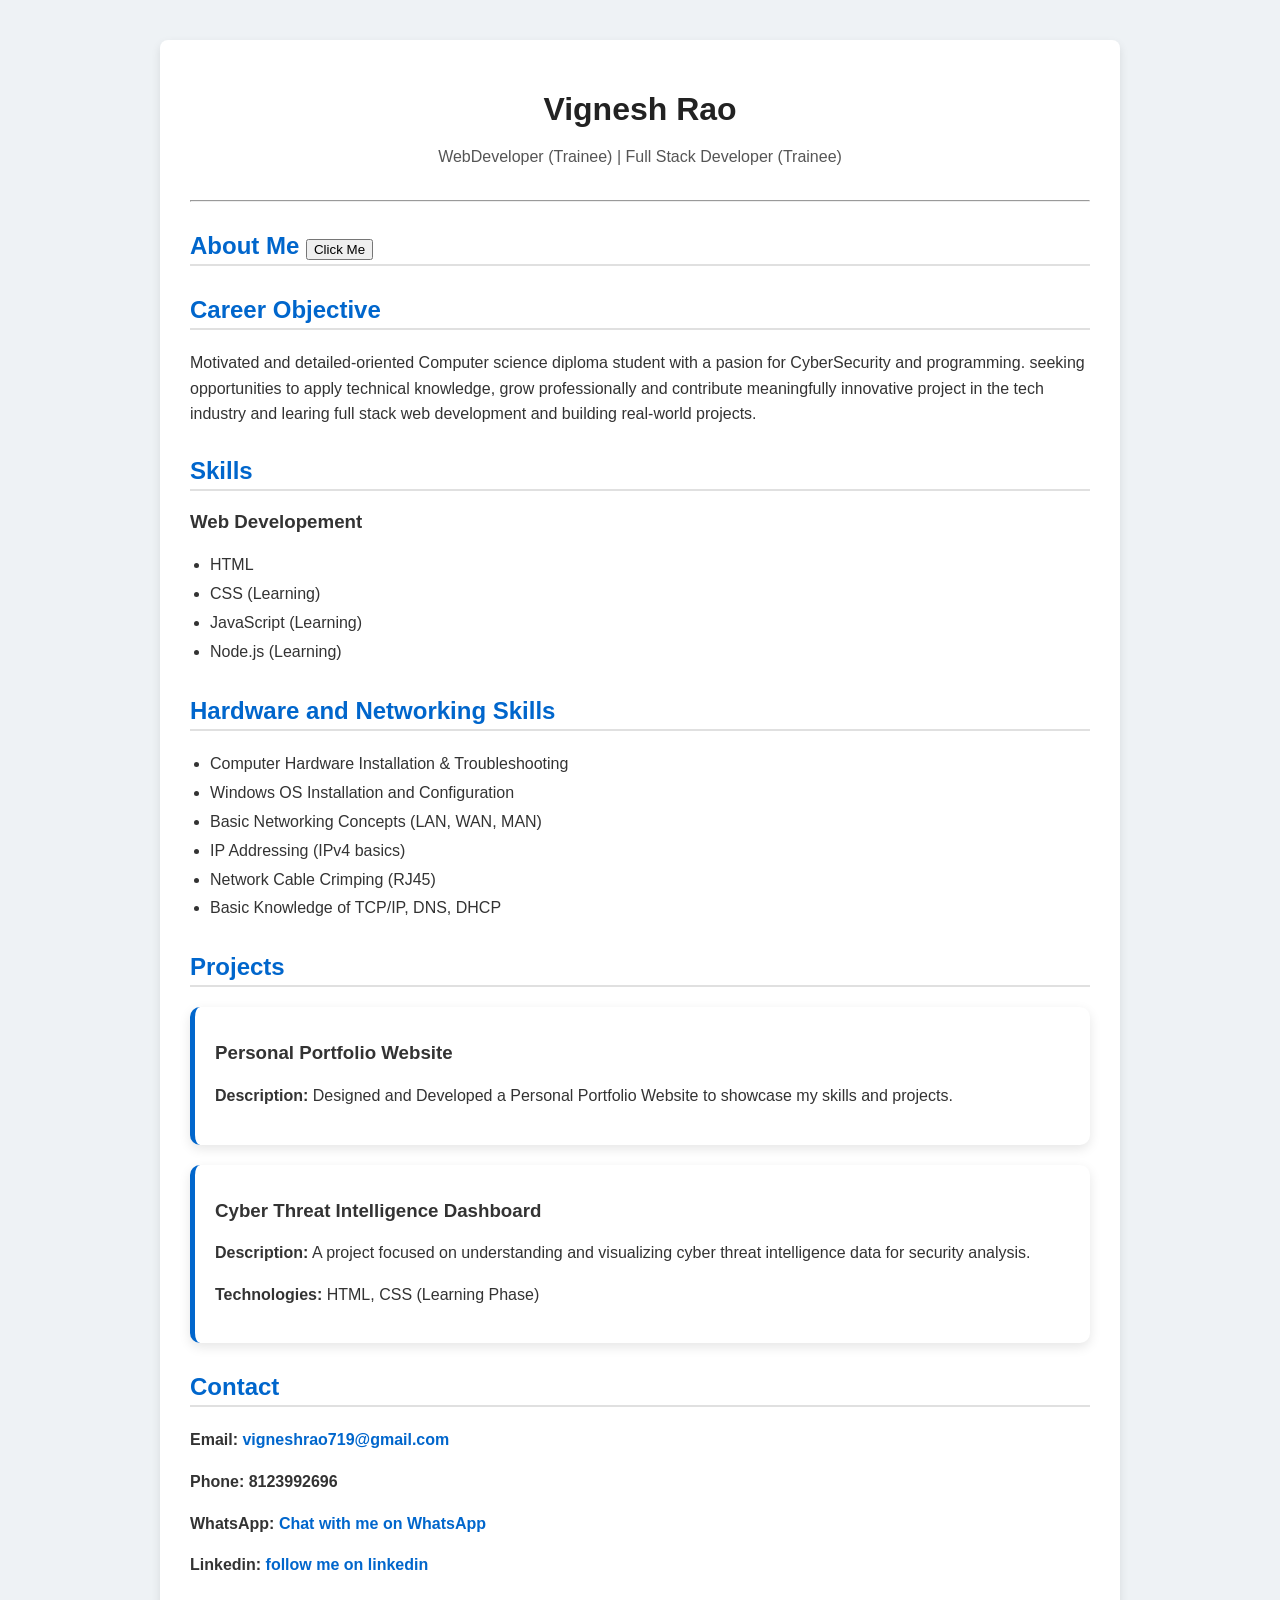
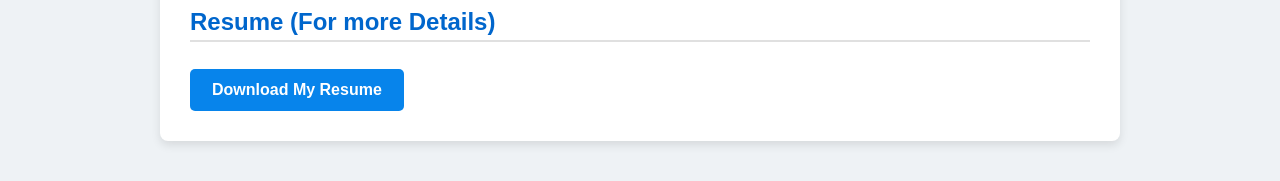
==== index.html @ 029050c3 "Refactor index.html for improved structure and style" ====
<!DOCTYPE html>
<html lang="en">
<head>
    <meta charset="UTF-8">
    <title>Vignesh | Portfolio</title>
<link rel="stylesheet" href="style.css">
</head>
<Style>
        body {
            font-family: "Segoe UI", Arial, sans-serif;
            margin: 0;
            background-color: #eef2f5;
            color: #333;
        }

        .container {
            max-width:900px;
            margin: 40px auto;
            padding: 30px;
            background-color: #ffffff;
            border-radius: 8px;
            box-shadow: 0 4px 10px rgba(0, 0, 0, 0.1);
        }

        h1 {
            text-align: center;
            margin-bottom: 5px;
            color: #222;
        }

        .title {
            text-align: center;
            color: #555;
            margin-bottom: 30px;
            font-size: 16px;
        }

        h2 {
            color: #0066cc;
            margin-top: 30px;
            border-bottom: 2px solid #e0e0e0;
            padding-bottom: 4px;
        }

        h3 {
            margin-top: 15px;
            color: #333;
        }
        p {
            line-height: 1.6;
        }

        ul {padding-left: 20px;
            line-height: 1.8;
        }

        .project {
        background: #ffffff;
        padding: 20px;
        margin-top: 20px;
        border-radius: 10px;
        border-left: 5px solid #0166cc;
        box-shadow: 0 4px 12px rgba(0, 0, 0, 0.1);
        transition: 0.3s;
}

         .project:hover {
        transform: translateY(-5px);
}

        a {
            color: #0066cc;
            text-decoration: none;
            font-weight: bold;
        }

        a:hover {
            text-decoration: underline;
        }
        .rsume-btn {
            display: inline-block;
            margin-top: 7px;
            padding: 12px 22px;
            background-color: #0784eb;
            color: #ffffff;
            border-radius: 5px;
            text-decoration: none;
            font-weight: bold;
            transition: 0.3s;
        }

        .rsume-btn:hover {
            background-color: #004999;
        }
        .label {
         font-weight: bold;
}

         .number {
        font-weight: normal;
}
</style>
    
<body>
<div class="container">

    <h1>Vignesh Rao</h1>
    <p class="title">WebDeveloper (Trainee) | Full Stack Developer (Trainee)</p>
    <hr>

    <h2 class="center-heading">
        About Me <button onclick="showMessage()">Click Me</button>
</h2>
    <h2>Career Objective</h2>
    <p>
        Motivated and detailed-oriented Computer science diploma student with a pasion for CyberSecurity and programming. seeking opportunities to apply technical knowledge, grow professionally and contribute meaningfully innovative project in the tech industry and learing full stack web development and building real-world projects.
    </p>

    <h2>Skills</h2>
    <h3>Web Developement</h3>
    <ul>
        <li>HTML</li>
        <li>CSS (Learning)</li>
        <li>JavaScript (Learning)</li>
        <li>Node.js (Learning)</li>
    </ul>
    <h2>Hardware and Networking Skills</h2>
    <ul>
        <li>Computer Hardware Installation & Troubleshooting</li>
        <li>Windows OS Installation and Configuration</li>
        <li>Basic Networking Concepts (LAN, WAN, MAN)</li>
        <li>IP Addressing (IPv4 basics)</li>
        <li>Network Cable Crimping (RJ45)</li>
        <li>Basic Knowledge of TCP/IP, DNS, DHCP</li>
    </ul>
    <h2>Projects</h2>

<div class="project">

    <h3>Personal Portfolio Website</h3>

    <p>
        <strong>Description:</strong>
        Designed and Developed a Personal Portfolio Website
        to showcase my skills and projects.
    </p>

</div>

<div class="project">
    <h3>Cyber Threat Intelligence Dashboard</h3>
    <p>
        <strong>Description:</strong> A project focused on understanding and visualizing cyber threat intelligence data for security analysis.
    </p>
     <p>
    <strong>Technologies:</strong> HTML, CSS (Learning Phase)
      </p>
</div>

    <h2>Contact</h2>
    <p class="email">
    <strong>Email:</strong>
        <a href="mailto:vigneshrao719@gmail.com">
            vigneshrao719@gmail.com
        </a>
    </p>
    <p class="Phone">
        <strong>Phone: 8123992696</strong>
</p>
    <p class="whatsapp">
    <strong>WhatsApp:</strong>
        <a href="https://wa.me/918123992696" target="_blank">
            Chat with me on WhatsApp
        </a>
    </p>
    <p class="linkedin">
        <strong>Linkedin:</strong>
        <a href="https://www.linkedin.com/in/vignesh-rao-g-r-5b5a0a342" target="_blank">
            follow me on linkedin
        </a>
    </p>
   <h2>Resume (For more Details)</h2>
    <a href="assets/Vignesh_Resume.pdf" download class="rsume-btn">
         Download My Resume
    </a>
</div>
<script>
function showMessage() {
    alert("Welcome to Vignesh's Portfolio!");
}
</script>
</body>
</html>
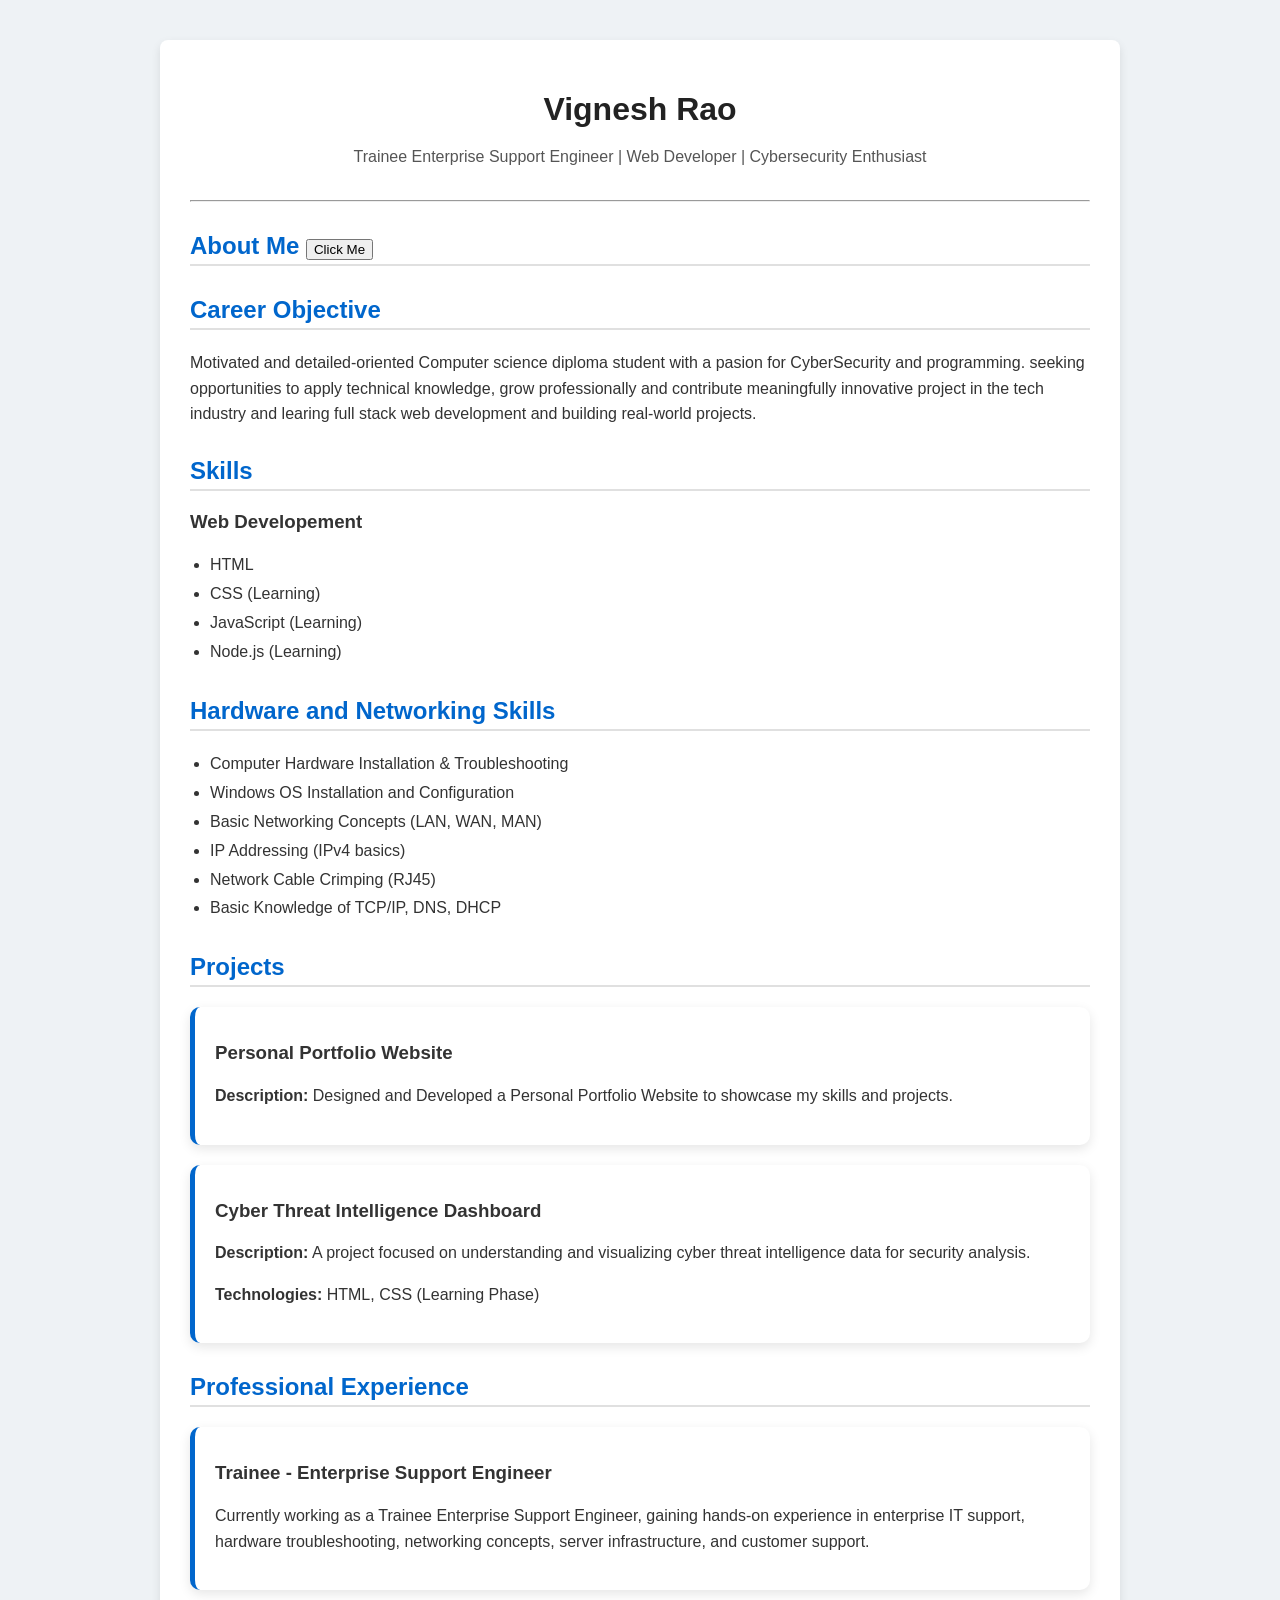
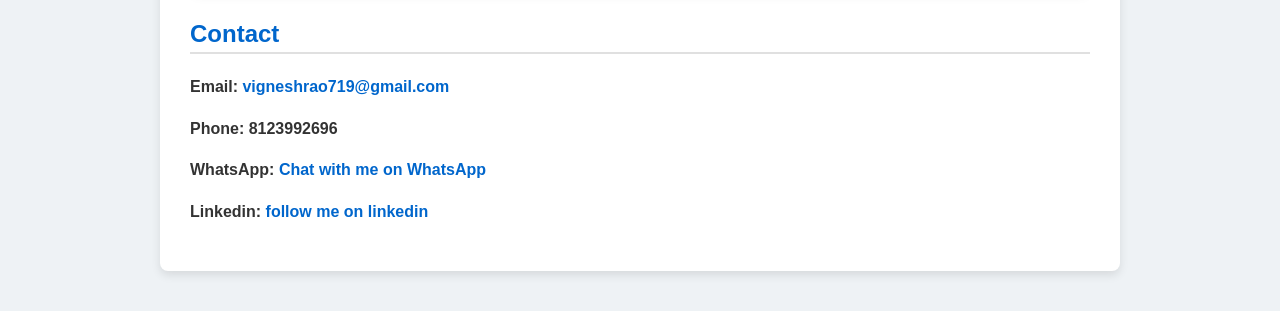
==== commit 901fe199: "Revise portfolio content and add experience section Updated portfolio details and added professional" ====
--- a/index.html
+++ b/index.html
@@ -105,7 +105,9 @@
 <div class="container">
 
     <h1>Vignesh Rao</h1>
-    <p class="title">WebDeveloper (Trainee) | Full Stack Developer (Trainee)</p>
+   <p class="title">
+    Trainee Enterprise Support Engineer | Web Developer | Cybersecurity Enthusiast
+</p>
     <hr>
 
     <h2 class="center-heading">
@@ -156,7 +158,17 @@
     <strong>Technologies:</strong> HTML, CSS (Learning Phase)
       </p>
 </div>
-
+    
+<h2>Professional Experience</h2>
+
+<div class="project">
+    <h3>Trainee - Enterprise Support Engineer</h3>
+
+    <p>
+        Currently working as a Trainee Enterprise Support Engineer, gaining hands-on experience in enterprise IT support,
+        hardware troubleshooting, networking concepts, server infrastructure, and customer support.
+    </p>
+</div>
     <h2>Contact</h2>
     <p class="email">
     <strong>Email:</strong>
@@ -179,10 +191,7 @@
             follow me on linkedin
         </a>
     </p>
-   <h2>Resume (For more Details)</h2>
-    <a href="assets/Vignesh_Resume.pdf" download class="rsume-btn">
-         Download My Resume
-    </a>
+    
 </div>
 <script>
 function showMessage() {
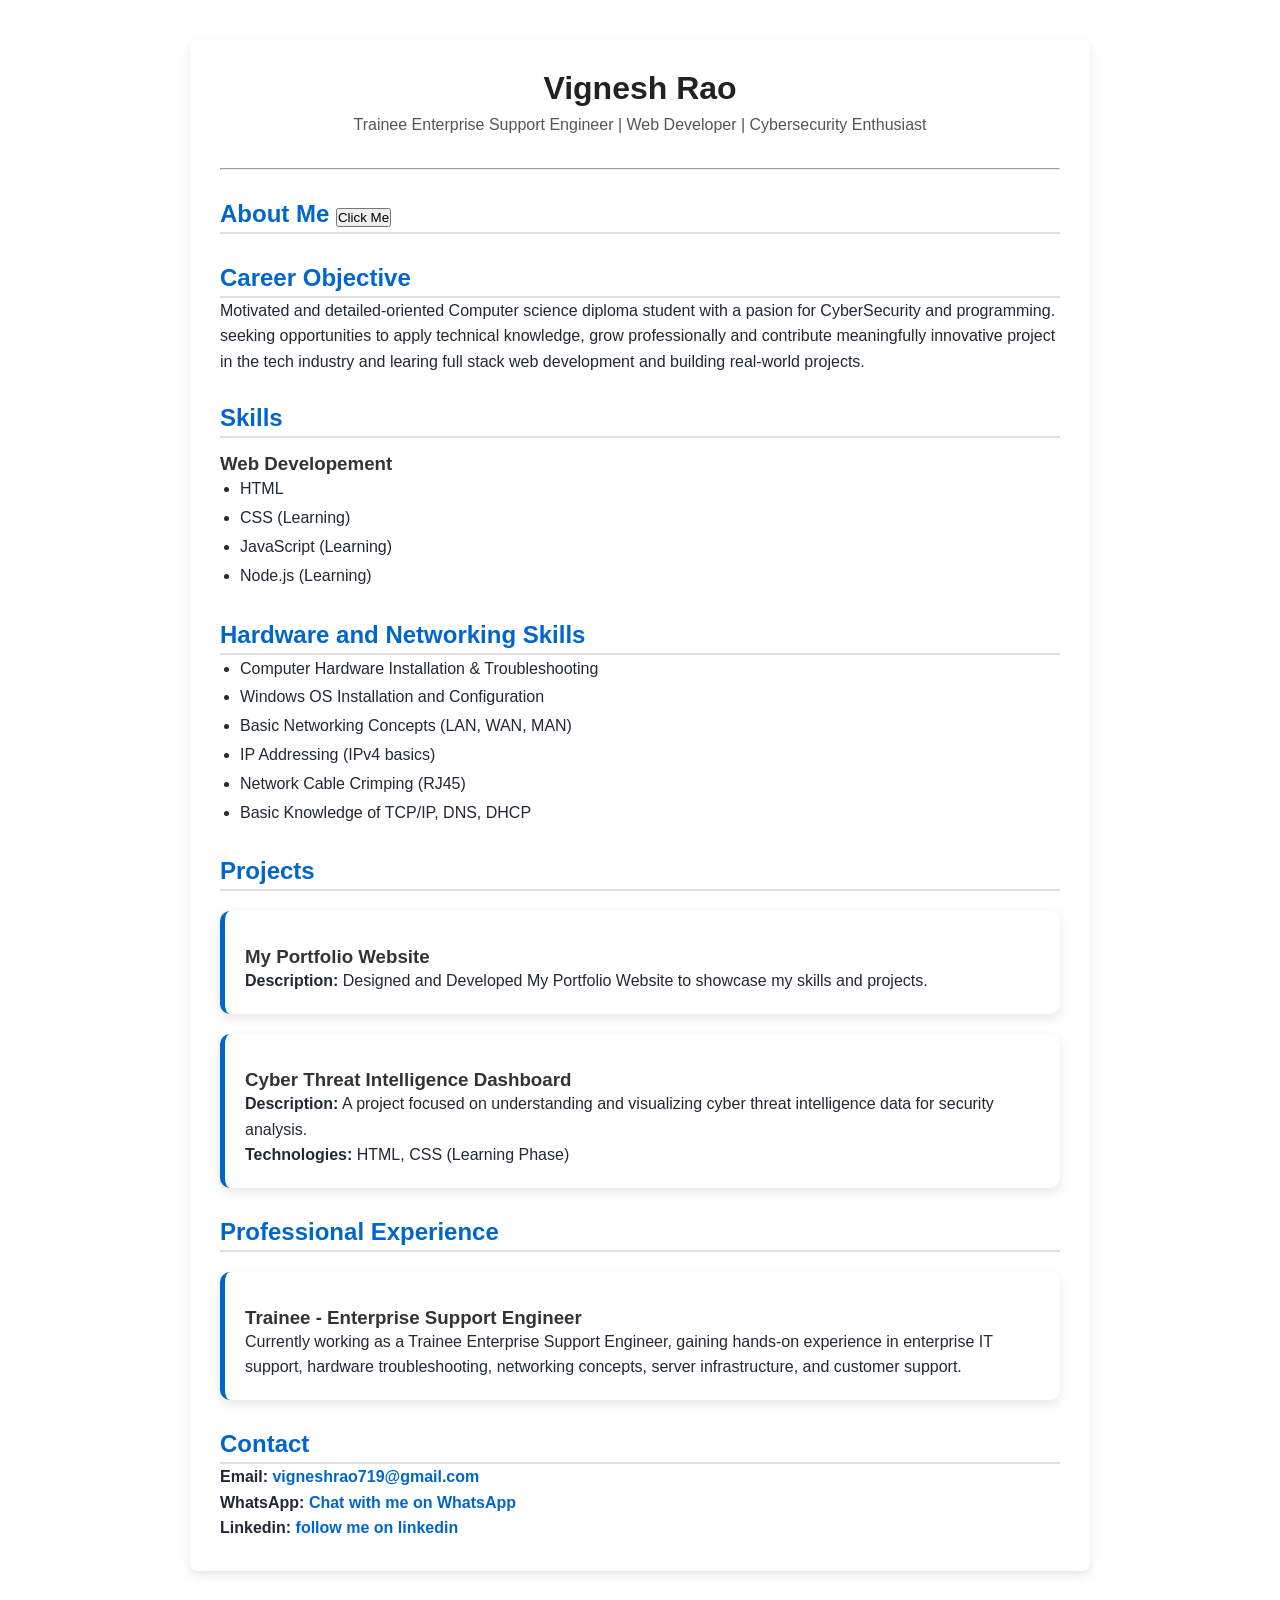
==== commit 7c0ca4b2: "Refactor index.html for improved structure and styling" ====
--- a/index.html
+++ b/index.html
@@ -99,6 +99,151 @@
          .number {
         font-weight: normal;
 }
+
+    
+/* Basic page settings */
+* {
+    margin: 0;
+    padding: 0;
+    box-sizing: border-box;
+}
+
+html {
+    scroll-behavior: smooth;
+}
+
+body {
+    font-family: Arial, sans-serif;
+    background: #ffffff;
+    color: #1f2937;
+}
+
+/* Navigation bar */
+.navbar {
+    display: flex;
+    justify-content: space-between;
+    align-items: center;
+    padding: 24px 8%;
+    background: #ffffff;
+}
+
+.logo {
+    font-size: 25px;
+    font-weight: bold;
+    color: #172033;
+    text-decoration: none;
+}
+
+.logo span {
+    color: #e28b61;
+}
+
+.navbar nav {
+    display: flex;
+    gap: 28px;
+}
+
+.navbar nav a {
+    color: #374151;
+    text-decoration: none;
+    font-size: 15px;
+}
+
+.navbar nav a:hover {
+    color: #d97745;
+}
+
+/* Hero section */
+.hero {
+    min-height: 600px;
+    display: flex;
+    align-items: center;
+    padding: 80px 8%;
+    color: white;
+
+    background:
+        linear-gradient(
+            90deg,
+            rgba(15, 23, 42, 0.88),
+            rgba(15, 23, 42, 0.25)
+        ),
+        url("https://images.unsplash.com/photo-1470770841072-f978cf4d019e?auto=format&fit=crop&w=2000&q=85");
+
+    background-size: cover;
+    background-position: center;
+}
+
+/* Hero text */
+.hero-content {
+    max-width: 680px;
+}
+
+.eyebrow {
+    color: #f3b18b;
+    font-size: 13px;
+    font-weight: bold;
+    letter-spacing: 4px;
+    margin-bottom: 24px;
+}
+
+.hero h1 {
+    font-size: clamp(38px, 5vw, 64px);
+    line-height: 1.15;
+    margin-bottom: 24px;
+}
+
+.hero h1 span {
+    display: block;
+    color: #f3b18b;
+}
+
+.hero-description {
+    font-size: 17px;
+    line-height: 1.8;
+    color: #e5e7eb;
+    margin-bottom: 32px;
+    max-width: 550px;
+}
+
+/* Call-to-action button */
+.hero-button {
+    display: inline-block;
+    padding: 15px 25px;
+    border-radius: 6px;
+    background: #e28b61;
+    color: #ffffff;
+    text-decoration: none;
+    font-weight: bold;
+    transition: background 0.3s;
+}
+
+.hero-button:hover {
+    background: #c76c43;
+}
+
+/* Mobile-friendly layout */
+@media (max-width: 600px) {
+    .navbar {
+        padding: 20px 5%;
+        flex-wrap: wrap;
+        gap: 18px;
+    }
+
+    .navbar nav {
+        gap: 16px;
+        flex-wrap: wrap;
+    }
+
+    .hero {
+        min-height: 550px;
+        padding: 60px 6%;
+    }
+
+    .hero-description {
+        font-size: 15px;
+    }
+}
+
 </style>
     
 <body>
@@ -139,11 +284,11 @@
 
 <div class="project">
 
-    <h3>Personal Portfolio Website</h3>
+    <h3>My Portfolio Website</h3>
 
     <p>
         <strong>Description:</strong>
-        Designed and Developed a Personal Portfolio Website
+        Designed and Developed My Portfolio Website
         to showcase my skills and projects.
     </p>
 
@@ -176,9 +321,7 @@
             vigneshrao719@gmail.com
         </a>
     </p>
-    <p class="Phone">
-        <strong>Phone: 8123992696</strong>
-</p>
+    
     <p class="whatsapp">
     <strong>WhatsApp:</strong>
         <a href="https://wa.me/918123992696" target="_blank">
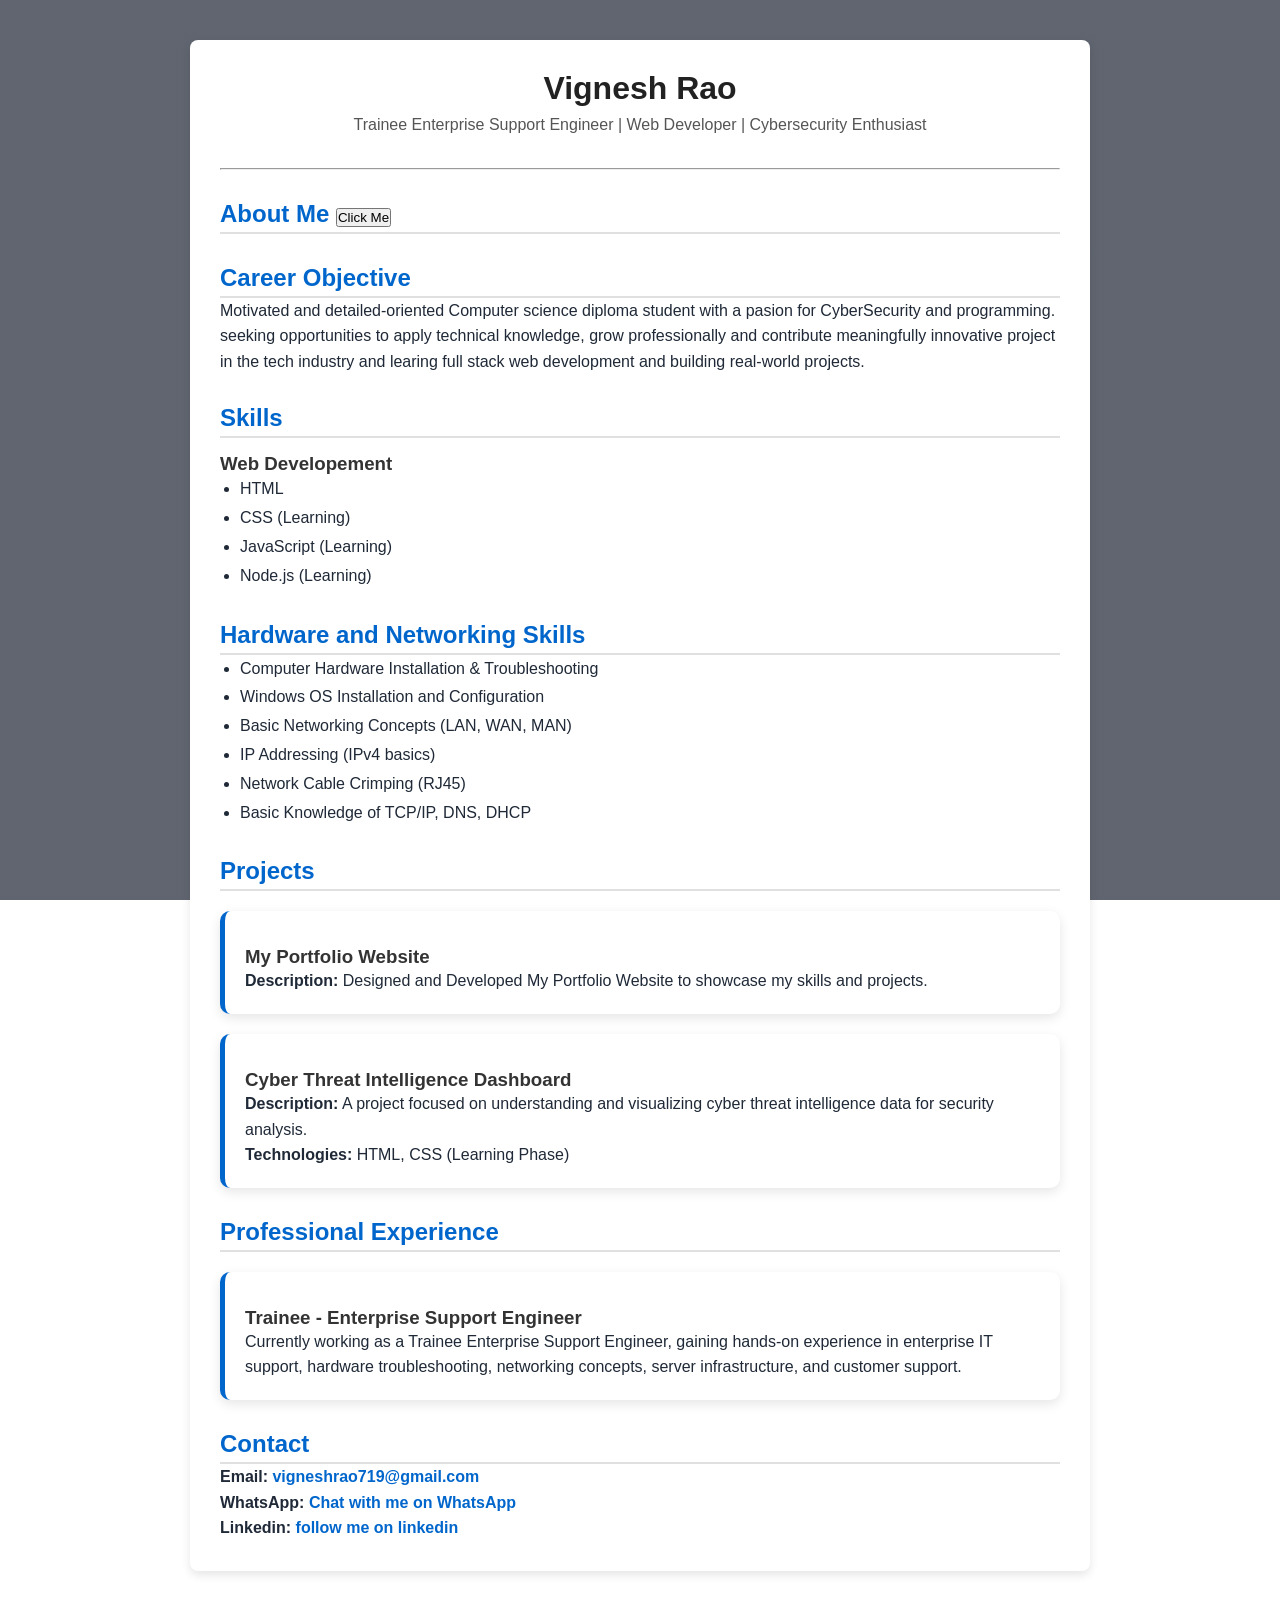
==== commit 0bc278da: "Fix HTML formatting and improve styles" ====
--- a/index.html
+++ b/index.html
@@ -6,12 +6,24 @@
 <link rel="stylesheet" href="style.css">
 </head>
 <Style>
-        body {
-            font-family: "Segoe UI", Arial, sans-serif;
-            margin: 0;
-            background-color: #eef2f5;
-            color: #333;
-        }
+        
+body {
+    font-family: "Segoe UI", Arial, sans-serif;
+    margin: 0;
+    color: #333;
+
+    background:
+        linear-gradient(
+            rgba(10, 18, 35, 0.65),
+            rgba(10, 18, 35, 0.65)
+        ),
+        url("https://images.unsplash.com/photo-1518770660439-4636190af475?auto=format&fit=crop&w=2000&q=85");
+
+    background-size: cover;
+    background-position: center;
+    background-repeat: no-repeat;
+    background-attachment: fixed;
+}
 
         .container {
             max-width:900px;
@@ -112,9 +124,9 @@
     scroll-behavior: smooth;
 }
 
+
 body {
     font-family: Arial, sans-serif;
-    background: #ffffff;
     color: #1f2937;
 }
 
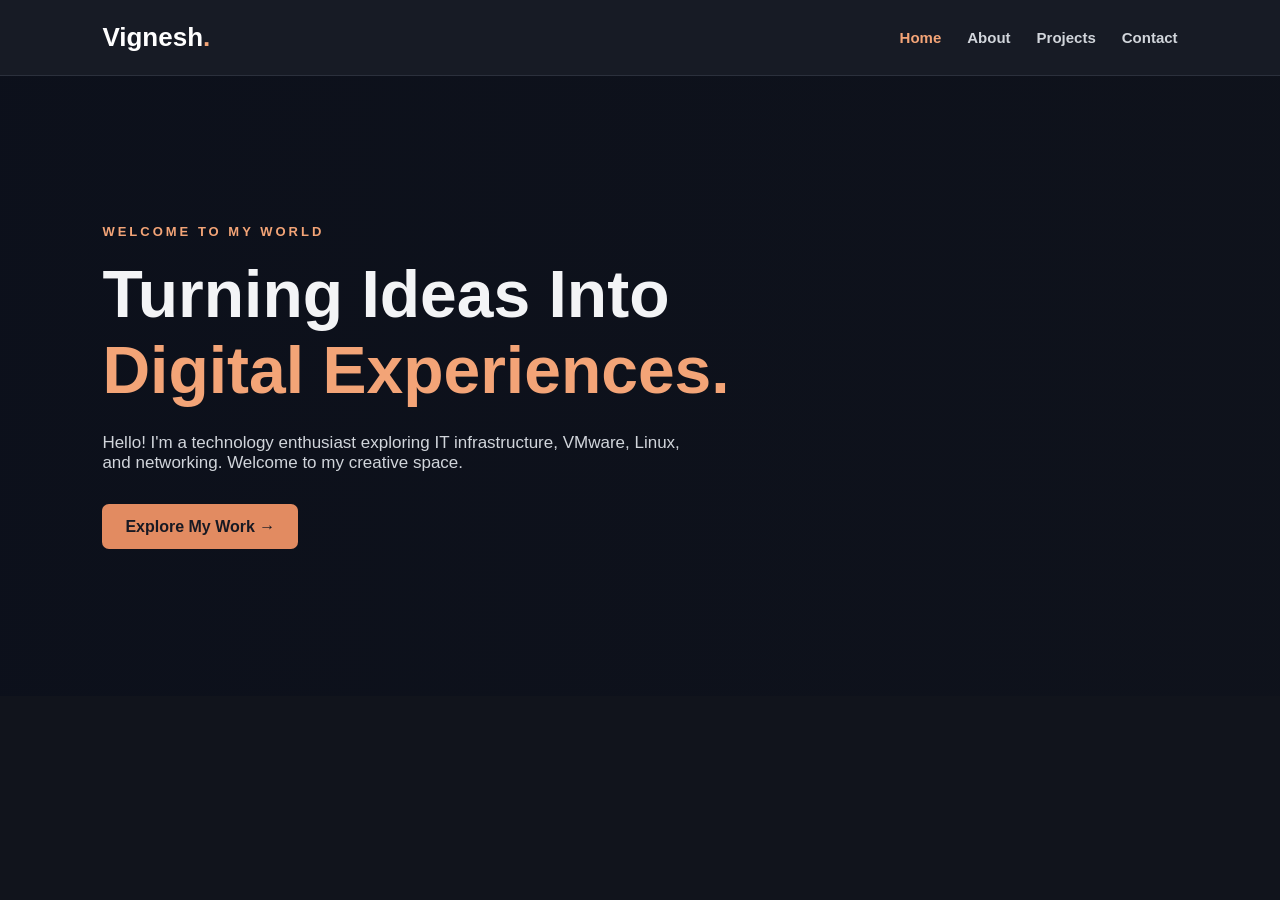
==== commit b308e1cf: "Update portfolio website" ====
--- a/index.html
+++ b/index.html
@@ -1,357 +1,51 @@
+
 <!DOCTYPE html>
 <html lang="en">
 <head>
     <meta charset="UTF-8">
+    <meta name="viewport" content="width=device-width, initial-scale=1.0">
     <title>Vignesh | Portfolio</title>
-<link rel="stylesheet" href="style.css">
+    <link rel="stylesheet" href="style.css">
 </head>
-<Style>
-        
-body {
-    font-family: "Segoe UI", Arial, sans-serif;
-    margin: 0;
-    color: #333;
+<body>
 
-    background:
-        linear-gradient(
-            rgba(10, 18, 35, 0.65),
-            rgba(10, 18, 35, 0.65)
-        ),
-        url("https://images.unsplash.com/photo-1518770660439-4636190af475?auto=format&fit=crop&w=2000&q=85");
+    <!-- Navigation -->
+    <header class="navbar">
+        <a href="index.html" class="logo">Vignesh<span>.</span></a>
 
-    background-size: cover;
-    background-position: center;
-    background-repeat: no-repeat;
-    background-attachment: fixed;
-}
+        <nav class="nav-links">
+            <a href="index.html" class="active">Home</a>
+            <a href="about.html">About</a>
+            <a href="projects.html">Projects</a>
+            <a href="contact.html">Contact</a>
+        </nav>
+    </header>
 
-        .container {
-            max-width:900px;
-            margin: 40px auto;
-            padding: 30px;
-            background-color: #ffffff;
-            border-radius: 8px;
-            box-shadow: 0 4px 10px rgba(0, 0, 0, 0.1);
-        }
+    <!-- Home Hero -->
+    <main>
+        <section class="hero" id="home">
+            <div class="hero-content">
 
-        h1 {
-            text-align: center;
-            margin-bottom: 5px;
-            color: #222;
-        }
+                <p class="eyebrow">WELCOME TO MY WORLD</p>
 
-        .title {
-            text-align: center;
-            color: #555;
-            margin-bottom: 30px;
-            font-size: 16px;
-        }
+                <h1>
+                    Turning Ideas Into
+                    <span>Digital Experiences.</span>
+                </h1>
 
-        h2 {
-            color: #0066cc;
-            margin-top: 30px;
-            border-bottom: 2px solid #e0e0e0;
-            padding-bottom: 4px;
-        }
+                <p class="hero-description">
+                    Hello! I'm a technology enthusiast exploring
+                    IT infrastructure, VMware, Linux, and networking.
+                    Welcome to my creative space.
+                </p>
 
-        h3 {
-            margin-top: 15px;
-            color: #333;
-        }
-        p {
-            line-height: 1.6;
-        }
+                <a href="About.html" class="button">
+                    Explore My Work →
+                </a>
 
-        ul {padding-left: 20px;
-            line-height: 1.8;
-        }
+            </div>
+        </section>
+    </main>
 
-        .project {
-        background: #ffffff;
-        padding: 20px;
-        margin-top: 20px;
-        border-radius: 10px;
-        border-left: 5px solid #0166cc;
-        box-shadow: 0 4px 12px rgba(0, 0, 0, 0.1);
-        transition: 0.3s;
-}
-
-         .project:hover {
-        transform: translateY(-5px);
-}
-
-        a {
-            color: #0066cc;
-            text-decoration: none;
-            font-weight: bold;
-        }
-
-        a:hover {
-            text-decoration: underline;
-        }
-        .rsume-btn {
-            display: inline-block;
-            margin-top: 7px;
-            padding: 12px 22px;
-            background-color: #0784eb;
-            color: #ffffff;
-            border-radius: 5px;
-            text-decoration: none;
-            font-weight: bold;
-            transition: 0.3s;
-        }
-
-        .rsume-btn:hover {
-            background-color: #004999;
-        }
-        .label {
-         font-weight: bold;
-}
-
-         .number {
-        font-weight: normal;
-}
-
-    
-/* Basic page settings */
-* {
-    margin: 0;
-    padding: 0;
-    box-sizing: border-box;
-}
-
-html {
-    scroll-behavior: smooth;
-}
-
-
-body {
-    font-family: Arial, sans-serif;
-    color: #1f2937;
-}
-
-/* Navigation bar */
-.navbar {
-    display: flex;
-    justify-content: space-between;
-    align-items: center;
-    padding: 24px 8%;
-    background: #ffffff;
-}
-
-.logo {
-    font-size: 25px;
-    font-weight: bold;
-    color: #172033;
-    text-decoration: none;
-}
-
-.logo span {
-    color: #e28b61;
-}
-
-.navbar nav {
-    display: flex;
-    gap: 28px;
-}
-
-.navbar nav a {
-    color: #374151;
-    text-decoration: none;
-    font-size: 15px;
-}
-
-.navbar nav a:hover {
-    color: #d97745;
-}
-
-/* Hero section */
-.hero {
-    min-height: 600px;
-    display: flex;
-    align-items: center;
-    padding: 80px 8%;
-    color: white;
-
-    background:
-        linear-gradient(
-            90deg,
-            rgba(15, 23, 42, 0.88),
-            rgba(15, 23, 42, 0.25)
-        ),
-        url("https://images.unsplash.com/photo-1470770841072-f978cf4d019e?auto=format&fit=crop&w=2000&q=85");
-
-    background-size: cover;
-    background-position: center;
-}
-
-/* Hero text */
-.hero-content {
-    max-width: 680px;
-}
-
-.eyebrow {
-    color: #f3b18b;
-    font-size: 13px;
-    font-weight: bold;
-    letter-spacing: 4px;
-    margin-bottom: 24px;
-}
-
-.hero h1 {
-    font-size: clamp(38px, 5vw, 64px);
-    line-height: 1.15;
-    margin-bottom: 24px;
-}
-
-.hero h1 span {
-    display: block;
-    color: #f3b18b;
-}
-
-.hero-description {
-    font-size: 17px;
-    line-height: 1.8;
-    color: #e5e7eb;
-    margin-bottom: 32px;
-    max-width: 550px;
-}
-
-/* Call-to-action button */
-.hero-button {
-    display: inline-block;
-    padding: 15px 25px;
-    border-radius: 6px;
-    background: #e28b61;
-    color: #ffffff;
-    text-decoration: none;
-    font-weight: bold;
-    transition: background 0.3s;
-}
-
-.hero-button:hover {
-    background: #c76c43;
-}
-
-/* Mobile-friendly layout */
-@media (max-width: 600px) {
-    .navbar {
-        padding: 20px 5%;
-        flex-wrap: wrap;
-        gap: 18px;
-    }
-
-    .navbar nav {
-        gap: 16px;
-        flex-wrap: wrap;
-    }
-
-    .hero {
-        min-height: 550px;
-        padding: 60px 6%;
-    }
-
-    .hero-description {
-        font-size: 15px;
-    }
-}
-
-</style>
-    
-<body>
-<div class="container">
-
-    <h1>Vignesh Rao</h1>
-   <p class="title">
-    Trainee Enterprise Support Engineer | Web Developer | Cybersecurity Enthusiast
-</p>
-    <hr>
-
-    <h2 class="center-heading">
-        About Me <button onclick="showMessage()">Click Me</button>
-</h2>
-    <h2>Career Objective</h2>
-    <p>
-        Motivated and detailed-oriented Computer science diploma student with a pasion for CyberSecurity and programming. seeking opportunities to apply technical knowledge, grow professionally and contribute meaningfully innovative project in the tech industry and learing full stack web development and building real-world projects.
-    </p>
-
-    <h2>Skills</h2>
-    <h3>Web Developement</h3>
-    <ul>
-        <li>HTML</li>
-        <li>CSS (Learning)</li>
-        <li>JavaScript (Learning)</li>
-        <li>Node.js (Learning)</li>
-    </ul>
-    <h2>Hardware and Networking Skills</h2>
-    <ul>
-        <li>Computer Hardware Installation & Troubleshooting</li>
-        <li>Windows OS Installation and Configuration</li>
-        <li>Basic Networking Concepts (LAN, WAN, MAN)</li>
-        <li>IP Addressing (IPv4 basics)</li>
-        <li>Network Cable Crimping (RJ45)</li>
-        <li>Basic Knowledge of TCP/IP, DNS, DHCP</li>
-    </ul>
-    <h2>Projects</h2>
-
-<div class="project">
-
-    <h3>My Portfolio Website</h3>
-
-    <p>
-        <strong>Description:</strong>
-        Designed and Developed My Portfolio Website
-        to showcase my skills and projects.
-    </p>
-
-</div>
-
-<div class="project">
-    <h3>Cyber Threat Intelligence Dashboard</h3>
-    <p>
-        <strong>Description:</strong> A project focused on understanding and visualizing cyber threat intelligence data for security analysis.
-    </p>
-     <p>
-    <strong>Technologies:</strong> HTML, CSS (Learning Phase)
-      </p>
-</div>
-    
-<h2>Professional Experience</h2>
-
-<div class="project">
-    <h3>Trainee - Enterprise Support Engineer</h3>
-
-    <p>
-        Currently working as a Trainee Enterprise Support Engineer, gaining hands-on experience in enterprise IT support,
-        hardware troubleshooting, networking concepts, server infrastructure, and customer support.
-    </p>
-</div>
-    <h2>Contact</h2>
-    <p class="email">
-    <strong>Email:</strong>
-        <a href="mailto:vigneshrao719@gmail.com">
-            vigneshrao719@gmail.com
-        </a>
-    </p>
-    
-    <p class="whatsapp">
-    <strong>WhatsApp:</strong>
-        <a href="https://wa.me/918123992696" target="_blank">
-            Chat with me on WhatsApp
-        </a>
-    </p>
-    <p class="linkedin">
-        <strong>Linkedin:</strong>
-        <a href="https://www.linkedin.com/in/vignesh-rao-g-r-5b5a0a342" target="_blank">
-            follow me on linkedin
-        </a>
-    </p>
-    
-</div>
-<script>
-function showMessage() {
-    alert("Welcome to Vignesh's Portfolio!");
-}
-</script>
 </body>
 </html>
--- a/style.css
+++ b/style.css
@@ -0,0 +1,271 @@
+
+/* ===== Global settings ===== */
+* {
+    margin: 0;
+    padding: 0;
+    box-sizing: border-box;
+}
+
+html {
+    scroll-behavior: smooth;
+}
+
+body {
+    font-family: "Segoe UI", Arial, sans-serif;
+    background: #11141c;
+    color: #f3f4f6;
+    line-height: 1.2;
+}
+
+a {
+    color: #f3a477;
+    text-decoration: none;
+}
+
+a:hover {
+    color: #ffc39e;
+}
+
+img {
+    max-width: 100%;
+}
+
+/* ===== Navigation ===== */
+.navbar {
+    display: flex;
+    justify-content: space-between;
+    align-items: center;
+    flex-wrap: wrap;
+    gap: 18px;
+    padding: 22px 8%;
+    background: #171b25;
+    border-bottom: 1px solid #2b303c;
+}
+
+.logo {
+    color: #ffffff;
+    font-size: 26px;
+    font-weight: 800;
+}
+
+.logo span {
+    color: #f3a477;
+}
+
+.nav-links {
+    display: flex;
+    flex-wrap: wrap;
+    gap: 26px;
+}
+
+.nav-links a {
+    color: #d1d5db;
+    font-size: 15px;
+    font-weight: 600;
+}
+
+.nav-links a:hover,
+.nav-links a.active {
+    color: #f3a477;
+}
+
+
+/* ===== Home hero ===== */
+.hero {
+    width: 100%;
+    min-height: 620px;
+    display: flex;
+    align-items: center;
+    padding: 90px 8%;
+    background:
+        linear-gradient(
+            90deg,
+            rgba(12, 16, 27, 0.94),
+            rgba(12, 16, 27, 0.48)
+        ),
+        url("https://images.unsplash.com/photo-1518770660439-4636190af475?auto=format&fit=crop&w=2000&q=85");
+    background-size: cover;
+    background-position: center;
+    background-repeat: no-repeat;
+}
+
+
+.hero-content {
+    max-width: 720px;
+}
+
+.eyebrow {
+    color: #f3a477;
+    font-size: 13px;
+    font-weight: 800;
+    letter-spacing: 3px;
+    margin-bottom: 18px;
+    text-transform: uppercase;
+}
+
+.hero h1 {
+    font-size: clamp(38px, 6vw, 66px);
+    line-height: 1.15;
+    margin-bottom: 24px;
+}
+
+.hero h1 span {
+    display: block;
+    color: #f3a477;
+}
+
+.hero-description {
+    max-width: 600px;
+    color: #d1d5db;
+    font-size: 17px;
+    margin-bottom: 30px;
+}
+
+.button {
+    display: inline-block;
+    padding: 13px 23px;
+    border-radius: 7px;
+    background: #e28b61;
+    color: #171923;
+    font-weight: 800;
+    transition: 0.2s;
+}
+
+.button:hover {
+    background: #ffc39e;
+    color: #171923;
+    transform: translateY(-2px);
+}
+
+/* ===== Page headings and content ===== */
+.page-header {
+    padding: 35px 8% 35px;
+    background: #171b25;
+    border-bottom: 1px solid #2b303c;
+}
+
+.page-header h1 {
+    font-size: clamp(34px, 5vw, 48px);
+    line-height: 1.2;
+}
+
+.page-header p {
+    color: #b8bfcc;
+    margin-top: 12px;
+}
+
+.content-section {
+    max-width: 1100px;
+    margin: auto;
+    padding: 55px 24px 80px;
+}
+
+.content-section h2 {
+    color: #f3a477;
+    font-size: 25px;
+    margin: 30px 0 14px;
+}
+
+.content-section h3 {
+    color: #ffffff;
+    margin: 15px 0 8px;
+}
+
+.content-section p {
+    color: #cbd0da;
+    margin-bottom: 16px;
+}
+
+.content-section ul {
+    padding-left: 24px;
+    color: #cbd0da;
+}
+
+.content-section li {
+    margin-bottom: 8px;
+}
+
+/* ===== Cards ===== */
+.card-grid {
+    display: grid;
+    grid-template-columns: repeat(auto-fit, minmax(240px, 1fr));
+    gap: 22px;
+    margin-top: 25px;
+}
+
+.card {
+    background: #1a1f2b;
+    border: 1px solid #303746;
+    border-radius: 12px;
+    padding: 25px;
+    transition: 0.2s;
+}
+
+.card:hover {
+    transform: translateY(-4px);
+    border-color: #e28b61;
+}
+
+.card h3 {
+    color: #f3a477;
+    margin-bottom: 12px;
+}
+
+.card p {
+    color: #cbd0da;
+}
+
+/* ===== Contact links ===== */
+.contact-list {
+    display: grid;
+    gap: 16px;
+    margin-top: 24px;
+}
+
+.contact-item {
+    display: block;
+    background: #1a1f2b;
+    border: 1px solid #303746;
+    border-radius: 10px;
+    padding: 18px 22px;
+    overflow-wrap: anywhere;
+}
+
+.contact-item strong {
+    display: block;
+    color: #ffffff;
+    margin-bottom: 4px;
+}
+
+/* ===== Footer ===== */
+.footer {
+    text-align: center;
+    padding: 25px;
+    color: #9ca3af;
+    background: #171b25;
+    border-top: 1px solid #2b303c;
+}
+
+/* ===== Mobile layout ===== */
+@media (max-width: 650px) {
+    .navbar {
+        padding: 20px 6%;
+    }
+
+    .nav-links {
+        gap: 15px;
+    }
+
+    .hero {
+        min-height: 540px;
+        padding: 65px 6%;
+    }
+
+    .hero-description {
+        font-size: 15px;
+    }
+
+    .content-section {
+        padding: 40px 6% 60px;
+    }
+}
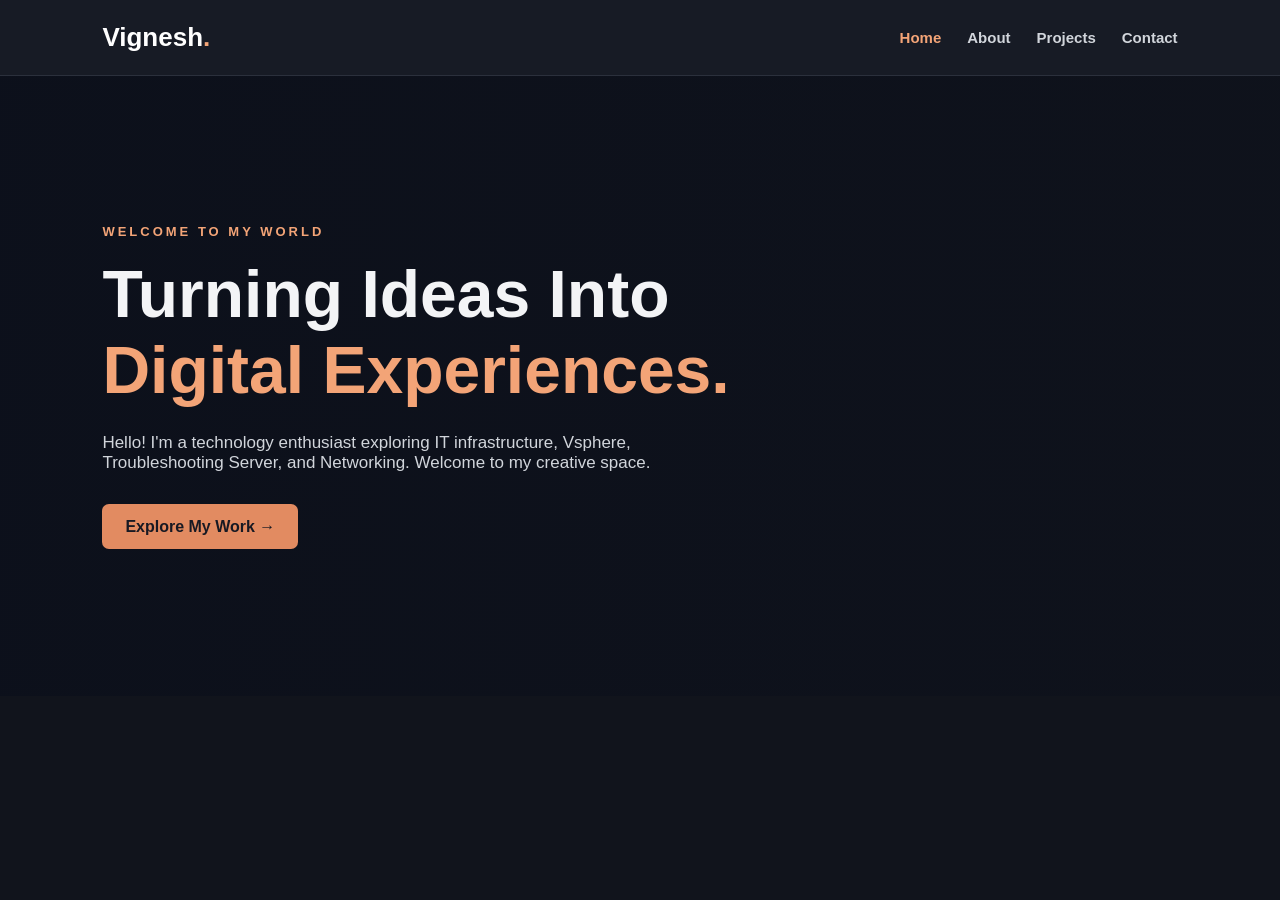
==== commit 152f2d00: "Revise hero section text in index.html Updated hero description to include 'Vsphere' and 'Troublesho" ====
--- a/index.html
+++ b/index.html
@@ -35,11 +35,11 @@
 
                 <p class="hero-description">
                     Hello! I'm a technology enthusiast exploring
-                    IT infrastructure, VMware, Linux, and networking.
+                    IT infrastructure, Vsphere, Troubleshooting Server, and Networking.
                     Welcome to my creative space.
                 </p>
 
-                <a href="About.html" class="button">
+                <a href="about.html" class="button">
                     Explore My Work →
                 </a>
 
